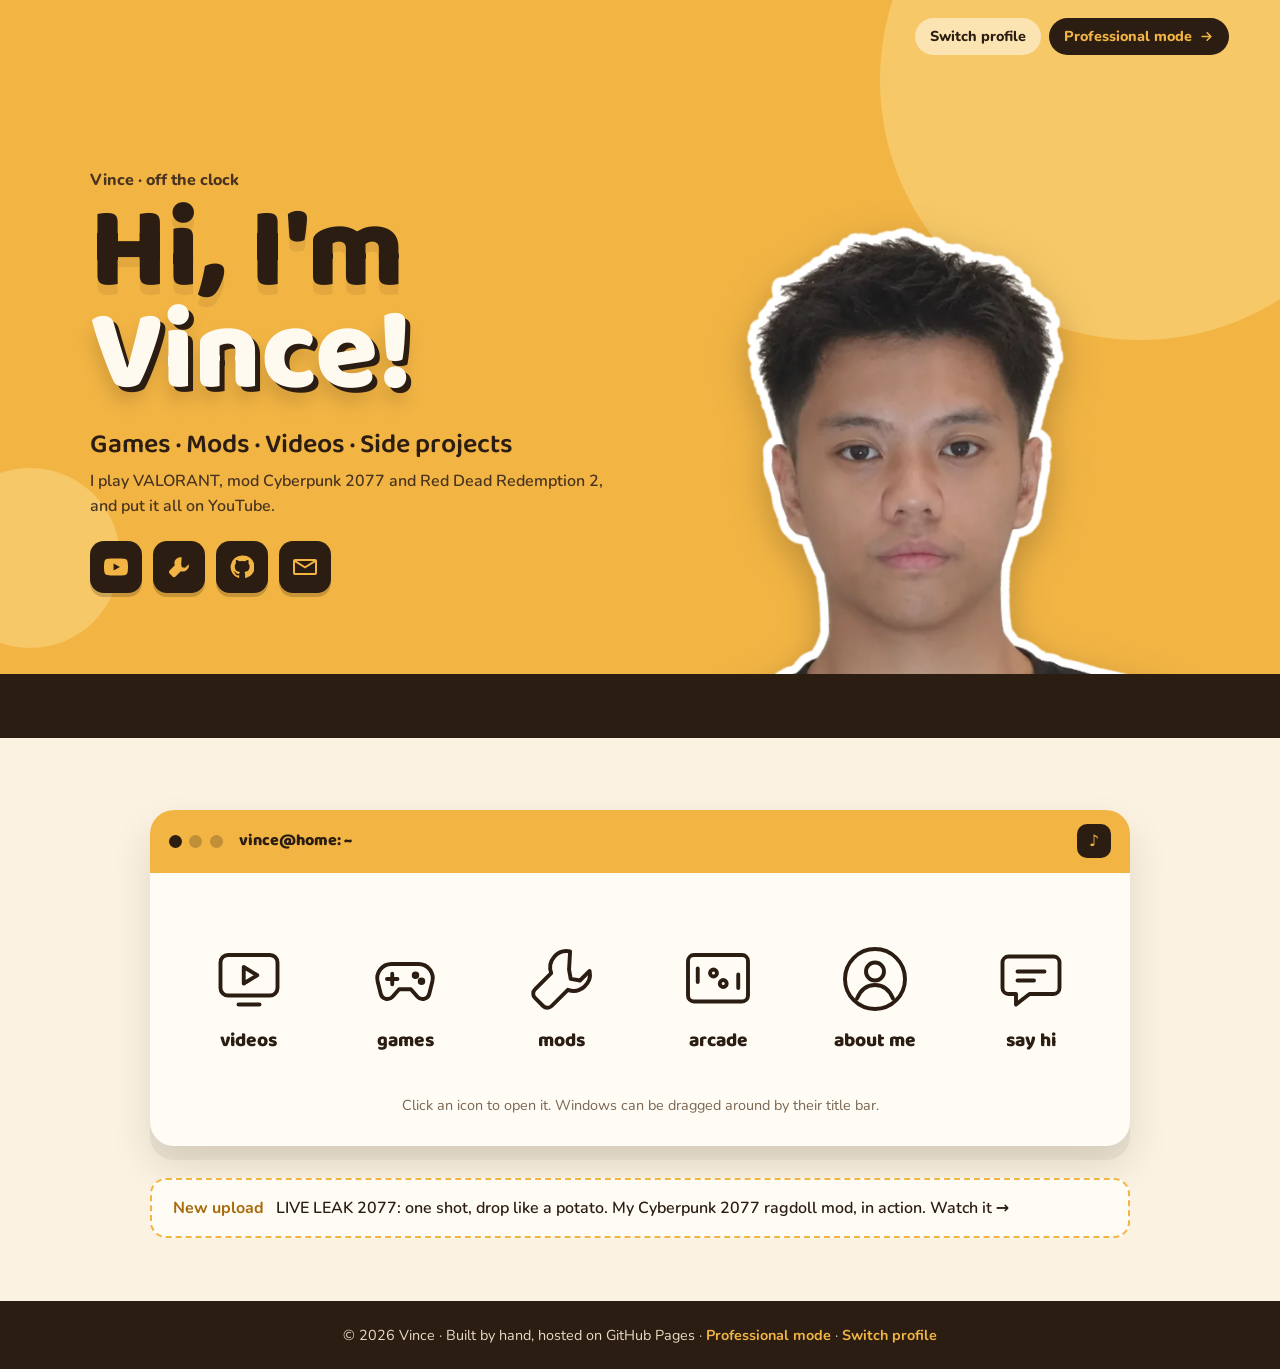
==== casual/index.html @ d646be66 "Login screen with two profiles: Professional and Casual Visitors pick a profile on a lock-screen sty" ====
<!DOCTYPE html>
<html lang="en">
<head>
<meta charset="utf-8">
<meta name="viewport" content="width=device-width, initial-scale=1">
<!-- smooth fade between pages (Chrome/Edge). Inline so it is set before the first paint; in a slow stylesheet it can miss the switch -->
<style>@view-transition{navigation:auto}</style>
<title>Vince · games, mods and videos</title>
<meta name="description" content="The casual side of John Vincent Pangilinan: VALORANT clips, Cyberpunk 2077 and Red Dead Redemption 2 mods, YouTube videos and side projects you can play with.">
<link rel="canonical" href="https://jvpangilinan.github.io/casual/">
<meta property="og:title" content="Vince · games, mods and videos">
<meta property="og:description" content="VALORANT clips, Cyberpunk 2077 and Red Dead Redemption 2 mods, and a browser game that doubles until your device gives up.">
<meta property="og:type" content="website">
<meta property="og:url" content="https://jvpangilinan.github.io/casual/">
<meta property="og:image" content="https://jvpangilinan.github.io/img/card-gold.jpg">
<meta property="og:image:width" content="1200">
<meta property="og:image:height" content="627">
<meta name="twitter:card" content="summary_large_image">
<meta name="theme-color" content="#f2b544">
<link rel="icon" href="data:image/svg+xml,%3Csvg xmlns='http://www.w3.org/2000/svg' viewBox='0 0 64 64'%3E%3Crect width='64' height='64' rx='14' fill='%23141210'/%3E%3Ctext x='32' y='43' font-family='Arial' font-weight='700' font-size='28' text-anchor='middle' fill='%23e0b04a'%3EJV%3C/text%3E%3C/svg%3E">
<link rel="preconnect" href="https://fonts.googleapis.com">
<link rel="preconnect" href="https://fonts.gstatic.com" crossorigin>
<link href="https://fonts.googleapis.com/css2?family=Baloo+2:wght@600;800&family=Nunito:wght@400;600;700;800&display=swap" rel="stylesheet">
<link rel="stylesheet" href="casual.css?v=1">
</head>
<body>

<!-- ============ HERO ============ -->
<header class="hero">
  <nav class="topbar" aria-label="Site mode">
    <a class="pill" href="../">Switch profile</a>
    <a class="pill solid" href="../pro/">Professional mode <svg viewBox="0 0 24 24" aria-hidden="true"><path d="M5 12h14M13 6l6 6-6 6"/></svg></a>
  </nav>
  <div class="hero-text">
    <p class="eyebrow">Vince · off the clock</p>
    <h1>Hi, I'm<br><span>Vince!</span></h1>
    <p class="roles">Games · Mods · Videos · Side projects</p>
    <p class="sub">I play VALORANT, mod Cyberpunk 2077 and Red Dead Redemption 2, and put it all on YouTube.</p>
    <div class="socials">
      <a href="https://www.youtube.com/@Vincent6950xt" target="_blank" rel="noopener" aria-label="YouTube: Vince Mods">
        <svg viewBox="0 0 24 24"><path d="M23.5 6.2a3 3 0 0 0-2.1-2.1C19.5 3.6 12 3.6 12 3.6s-7.5 0-9.4.5A3 3 0 0 0 .5 6.2 31 31 0 0 0 0 12a31 31 0 0 0 .5 5.8 3 3 0 0 0 2.1 2.1c1.9.5 9.4.5 9.4.5s7.5 0 9.4-.5a3 3 0 0 0 2.1-2.1A31 31 0 0 0 24 12a31 31 0 0 0-.5-5.8zM9.6 15.6V8.4l6.3 3.6-6.3 3.6z"/></svg>
      </a>
      <a href="https://www.nexusmods.com/profile/Vincent6950xt/mods" target="_blank" rel="noopener" aria-label="My mods on Nexus Mods">
        <svg viewBox="0 0 24 24"><path d="M14.7 2.3a6 6 0 0 0-6.9 7.9L2.6 15.4a2.2 2.2 0 0 0 0 3.1l2.9 2.9a2.2 2.2 0 0 0 3.1 0l5.2-5.2a6 6 0 0 0 7.9-6.9l-3.5 3.5-3.4-.6-.6-3.4z"/></svg>
      </a>
      <a href="https://github.com/jvpangilinan" target="_blank" rel="noopener" aria-label="GitHub">
        <svg viewBox="0 0 24 24"><path d="M12 .5A11.5 11.5 0 0 0 8.4 22.9c.6.1.8-.2.8-.6v-2c-3.2.7-3.9-1.5-3.9-1.5-.5-1.3-1.3-1.7-1.3-1.7-1-.7.1-.7.1-.7 1.2.1 1.8 1.2 1.8 1.2 1 1.8 2.8 1.3 3.5 1 .1-.8.4-1.3.7-1.6-2.6-.3-5.3-1.3-5.3-5.7 0-1.3.5-2.3 1.2-3.1-.1-.3-.5-1.5.1-3.1 0 0 1-.3 3.2 1.2a11 11 0 0 1 5.8 0c2.2-1.5 3.2-1.2 3.2-1.2.6 1.6.2 2.8.1 3.1.8.8 1.2 1.9 1.2 3.1 0 4.4-2.7 5.4-5.3 5.7.4.4.8 1.1.8 2.2v3.3c0 .3.2.7.8.6A11.5 11.5 0 0 0 12 .5z"/></svg>
      </a>
      <a href="mailto:pangilinanjohnvincent16@gmail.com" aria-label="Email">
        <svg viewBox="0 0 24 24"><path d="M2 4h20a2 2 0 0 1 2 2v12a2 2 0 0 1-2 2H2a2 2 0 0 1-2-2V6a2 2 0 0 1 2-2zm0 3.2V18h20V7.2l-10 6.3L2 7.2zM3.6 6l8.4 5.3L20.4 6H3.6z"/></svg>
      </a>
    </div>
  </div>
  <figure class="sticker" title="psst… double-click me">
    <img src="../img/sticker.webp" alt="Portrait of Vince" width="888" height="900">
    <span class="bubble" aria-hidden="true">me after finals week</span>
  </figure>
  <div class="band"></div>
</header>

<!-- ============ DESKTOP ============ -->
<main class="desk">
  <section class="desk-window" aria-label="Menu">
    <div class="titlebar">
      <span class="dots"><i></i><i></i><i></i></span>
      <span class="title">vince@home: ~</span>
      <button class="sound" id="sound-btn" aria-pressed="true" title="Click sounds on/off">♪</button>
    </div>
    <div class="icons">
      <button class="icon" data-open="videos">
        <svg viewBox="0 0 48 48"><rect x="5" y="8" width="38" height="27" rx="5"/><path d="M20.5 16v11l9-5.5z"/><path d="M17 41h14"/></svg>
        <span>videos</span>
      </button>
      <button class="icon" data-open="games">
        <svg viewBox="0 0 48 48"><path d="M15 14h18a9.5 9.5 0 0 1 9.2 11.9l-2 7.9a4.6 4.6 0 0 1-7.9 2l-4.4-5H20.1l-4.4 5a4.6 4.6 0 0 1-7.9-2l-2-7.9A9.5 9.5 0 0 1 15 14z"/><path d="M15.5 20.5v7M12 24h7"/><circle cx="31" cy="21.5" r="1.2"/><circle cx="35" cy="25.5" r="1.2"/></svg>
        <span>games</span>
      </button>
      <button class="icon" data-open="mods">
        <svg viewBox="0 0 48 48"><path d="M29.4 5.6a11 11 0 0 0-12.6 14.5L6 30.9a4 4 0 0 0 0 5.7l5.4 5.4a4 4 0 0 0 5.7 0l10.8-10.8a11 11 0 0 0 14.5-12.6l-6.4 6.4-6.2-1.1-1.1-6.2z"/></svg>
        <span>mods</span>
      </button>
      <button class="icon" data-open="arcade">
        <svg viewBox="0 0 48 48"><rect x="4" y="8" width="40" height="31" rx="4"/><path d="M10.5 17v9M37.5 21v9"/><circle cx="21" cy="20" r="2.3"/><circle cx="27.5" cy="27" r="2.3"/></svg>
        <span>arcade</span>
      </button>
      <button class="icon" data-open="about">
        <svg viewBox="0 0 48 48"><circle cx="24" cy="24" r="20"/><circle cx="24" cy="19" r="6"/><path d="M12 37c2.5-6 7-9 12-9s9.5 3 12 9"/></svg>
        <span>about me</span>
      </button>
      <button class="icon" data-open="contact">
        <svg viewBox="0 0 48 48"><path d="M9 9h30a4 4 0 0 1 4 4v17a4 4 0 0 1-4 4H23l-9 7v-7H9a4 4 0 0 1-4-4V13a4 4 0 0 1 4-4z"/><path d="M15 19h18M15 25h11"/></svg>
        <span>say hi</span>
      </button>
    </div>
    <p class="hint">Click an icon to open it. Windows can be dragged around by their title bar.</p>
  </section>

  <a class="ribbon" href="#videos" data-open="videos">
    <b>New upload</b> LIVE LEAK 2077: one shot, drop like a potato. My Cyberpunk 2077 ragdoll mod, in action. Watch it →
  </a>
</main>

<footer class="foot">© 2026 Vince · Built by hand, hosted on GitHub Pages · <a href="../pro/">Professional mode</a> · <a href="../">Switch profile</a></footer>

<!-- ============ WINDOWS ============ -->

<div class="win wide" id="videos" role="dialog" aria-labelledby="videos-t" hidden>
  <div class="win-bar"><span id="videos-t">videos</span><button class="x" aria-label="Close">[x]</button></div>
  <div class="win-body">
    <div class="sec-head">
      <h2 class="sec">Latest uploads</h2>
      <a class="btn" href="https://www.youtube.com/@Vincent6950xt?sub_confirmation=1" target="_blank" rel="noopener">&#9654; Subscribe to Vince Mods</a>
    </div>
    <div class="vids">
      <figure class="vid">
        <button class="yt" data-id="0_VkU4X4Qb4" aria-label="Play LIVE LEAK 2077 showcase"><img src="https://i.ytimg.com/vi/0_VkU4X4Qb4/hqdefault.jpg" alt="" loading="lazy"><span class="len">2:18</span></button>
        <figcaption><b>LIVE LEAK 2077: one shot, drop like a potato</b><span>Cyberpunk 2077 · ragdoll and dismemberment mod</span></figcaption>
      </figure>
      <figure class="vid">
        <button class="yt" data-id="Eg_NkB-aGEk" aria-label="Play T.O.E.M. showcase"><img src="https://i.ytimg.com/vi/Eg_NkB-aGEk/hqdefault.jpg" alt="" loading="lazy"><span class="len">6:07</span></button>
        <figcaption><b>T.O.E.M.: The Only Euphoria Mod You Need</b><span>Red Dead Redemption 2 · ragdoll, suffering and location damage</span></figcaption>
      </figure>
      <figure class="vid">
        <button class="yt" data-id="eBm3M3HvaFw" aria-label="Play Vincent Euphoria LLRO Remix showcase"><img src="https://i.ytimg.com/vi/eBm3M3HvaFw/hqdefault.jpg" alt="" loading="lazy"><span class="len">3:01</span></button>
        <figcaption><b>Vincent Euphoria: LLRO Remix</b><span>Red Dead Redemption 2 · ragdoll and death reactions</span></figcaption>
      </figure>
      <figure class="vid">
        <button class="yt" data-id="IHKpD6gh-nA" aria-label="Play Vincent Euphoria Antagonist showcase"><img src="https://i.ytimg.com/vi/IHKpD6gh-nA/hqdefault.jpg" alt="" loading="lazy"><span class="len">14:56</span></button>
        <figcaption><b>Vincent Euphoria Antagonist × LLRO Remix</b><span>Red Dead Redemption 2 · suffering, bleed-out and location damage</span></figcaption>
      </figure>
    </div>
    <hr>
    <h2 class="sec">VALORANT clips</h2>
    <p class="intro">An ace, a ranked win, and a video titled “i just need to get better at valorant”. Honest, at least.</p>
    <div class="vids four">
      <figure class="vid">
        <button class="yt" data-id="Fh81EufTUVg" aria-label="Play Highlight reel"><img src="https://i.ytimg.com/vi/Fh81EufTUVg/hqdefault.jpg" alt="" loading="lazy"><span class="len">2:08</span></button>
        <figcaption><b>Highlight reel</b></figcaption>
      </figure>
      <figure class="vid">
        <button class="yt" data-id="jBgdwimul9I" aria-label="Play AIMER SPECIAL"><img src="https://i.ytimg.com/vi/jBgdwimul9I/hqdefault.jpg" alt="" loading="lazy"><span class="len">1:35</span></button>
        <figcaption><b>AIMER SPECIAL</b></figcaption>
      </figure>
      <figure class="vid">
        <button class="yt" data-id="0OsbcHYKP6A" aria-label="Play ace val"><img src="https://i.ytimg.com/vi/0OsbcHYKP6A/hqdefault.jpg" alt="" loading="lazy"><span class="len">3:03</span></button>
        <figcaption><b>ace val</b></figcaption>
      </figure>
      <figure class="vid">
        <button class="yt" data-id="egipFAIoduQ" aria-label="Play i just need to get better at valorant"><img src="https://i.ytimg.com/vi/egipFAIoduQ/hqdefault.jpg" alt="" loading="lazy"><span class="len">2:37</span></button>
        <figcaption><b>i just need to get better at valorant</b></figcaption>
      </figure>
    </div>
    <hr>
    <div class="most">
      <figure class="vid">
        <button class="yt" data-id="lBYJZ4gNlfo" aria-label="Play VALORANT Benchmark on an RX 6950 XT"><img src="https://i.ytimg.com/vi/lBYJZ4gNlfo/hqdefault.jpg" alt="" loading="lazy"></button>
      </figure>
      <div>
        <p class="badge">Most watched</p>
        <h3>VALORANT Benchmark [RX 6950 XT + i7-12700F]</h3>
        <p>My most-watched video isn't a mod. It's a benchmark, with 6,000+ views. People really want to know their frame rates.</p>
        <a class="btn alt" href="https://www.youtube.com/@Vincent6950xt/videos" target="_blank" rel="noopener">All videos on YouTube</a>
      </div>
    </div>
  </div>
</div>

<div class="win" id="games" role="dialog" aria-labelledby="games-t" hidden>
  <div class="win-bar"><span id="games-t">games</span><button class="x" aria-label="Close">[x]</button></div>
  <div class="win-body">
    <h2 class="sec">What I play</h2>
    <div class="games">
      <article class="game val">
        <span class="genre">Tactical shooter</span>
        <h3>VALORANT</h3>
        <p>The game I've clipped the most: an ace, a ranked win, an “AIMER SPECIAL”, and a 40/6/0 deathmatch on Japan servers. Still working on my crosshair placement. There's a video about that too.</p>
        <button class="link" data-open="videos">Watch the clips →</button>
      </article>
      <article class="game cp">
        <span class="genre">Open-world RPG</span>
        <h3>Cyberpunk 2077</h3>
        <p>Night City, except I keep opening the mod folder. Three mods so far, including an intro skip with 3.9k downloads and a live Los Angeles radio station.</p>
        <button class="link" data-open="mods">See the mods →</button>
      </article>
      <article class="game rd">
        <span class="genre">Open-world western</span>
        <h3>Red Dead Redemption 2</h3>
        <p>Where most of my mods live: Euphoria ragdoll remixes that make every shot land heavier, from instant headshot drops to enemies that bleed out slowly.</p>
        <button class="link" data-open="mods">See the mods →</button>
      </article>
    </div>
    <div class="rig">
      <svg viewBox="0 0 48 48" aria-hidden="true"><rect x="4" y="12" width="40" height="22" rx="3"/><circle cx="16" cy="23" r="6"/><circle cx="32" cy="23" r="6"/><path d="M8 34v5M40 34v5"/></svg>
      <p><b>My setup:</b> an AMD Radeon RX 6950 XT with an Intel Core i7-12700F. Yes, the “6950xt” in my handle is the graphics card.</p>
    </div>
  </div>
</div>

<div class="win wide" id="mods" role="dialog" aria-labelledby="mods-t" hidden>
  <div class="win-bar"><span id="mods-t">mods</span><button class="x" aria-label="Close">[x]</button></div>
  <div class="win-body">
    <h2 class="sec">Game mods</h2>
    <p class="intro">I'm a verified mod creator on Nexus Mods: <b>7 mods</b> for Cyberpunk 2077 and Red Dead Redemption 2, with <b>5,800+ downloads</b>.</p>
    <p class="mod-links"><a class="btn" href="https://www.nexusmods.com/profile/Vincent6950xt/mods" target="_blank" rel="noopener">All my mods on Nexus</a> <button class="btn alt" data-open="videos">&#9654; Watch the showcases</button></p>
    <div class="mods">
      <article class="mod cp"><span class="game-tag">Cyberpunk 2077</span><b>Simple Startup Intro Skip</b><p>Skips the startup intros so you get to the menu faster.</p><span class="stats">3.9k downloads · 82 endorsements</span><a href="https://www.nexusmods.com/profile/Vincent6950xt/mods" target="_blank" rel="noopener">Get it on Nexus →</a></article>
      <article class="mod cp"><span class="game-tag">Cyberpunk 2077 · Audio</span><b>Live Radio Station: Los Angeles</b><p>Adds a Los Angeles radio station to the game.</p><span class="stats">671 downloads · 13 endorsements</span><a href="https://www.nexusmods.com/profile/Vincent6950xt/mods" target="_blank" rel="noopener">Get it on Nexus →</a></article>
      <article class="mod rd"><span class="game-tag">Red Dead Redemption 2</span><b>D.O.A.: Dead On Arrival</b><span class="stats">503 downloads · 30 comments</span><a href="https://www.nexusmods.com/profile/Vincent6950xt/mods" target="_blank" rel="noopener">Get it on Nexus →</a></article>
      <article class="mod cp"><span class="game-tag">Cyberpunk 2077</span><b>Live Leak 2077 × Ragdoll Overhaul</b><p>One to the head and they're gone. Two to the body and they drop. No bullet sponges.</p><span class="stats">306 downloads · 19 comments</span><a href="https://www.nexusmods.com/cyberpunk2077/mods/38251" target="_blank" rel="noopener">Get it on Nexus →</a></article>
      <article class="mod rd"><span class="game-tag">Red Dead Redemption 2</span><b>T.O.E.M.: The Only Euphoria Mod</b><p>Body-shot enemies reach for their wounds and bleed out slowly. Headshots drop them instantly.</p><span class="stats">259 downloads · 14 comments</span><a href="https://www.nexusmods.com/reddeadredemption2/mods/11514" target="_blank" rel="noopener">Get it on Nexus →</a></article>
      <article class="mod rd"><span class="game-tag">Red Dead Redemption 2</span><b>Vincent Euphoria: LLRO × WERO Remix</b><p>NPCs fight through body shots on adrenaline and drop limp the moment they're killed.</p><span class="stats">172 downloads · 8 comments</span><a href="https://www.nexusmods.com/profile/Vincent6950xt/mods" target="_blank" rel="noopener">Get it on Nexus →</a></article>
      <article class="mod rd"><span class="game-tag">Red Dead Redemption 2</span><b>Vincent Euphoria: Antagonist × LLRO</b><p>Suffering, bleed-out and location damage: limb shots won't kill in two hits.</p><span class="stats">84 downloads · 2 comments</span><a href="https://www.nexusmods.com/reddeadredemption2/mods/11512" target="_blank" rel="noopener">Get it on Nexus →</a></article>
    </div>
  </div>
</div>

<div class="win wide" id="arcade" role="dialog" aria-labelledby="arcade-t" hidden>
  <div class="win-bar"><span id="arcade-t">arcade: doubling-pong.exe</span><button class="x" aria-label="Close">[x]</button></div>
  <div class="win-body">
    <div class="arcade-head">
      <div>
        <h2 class="sec">Doubling Pong</h2>
        <p class="intro">A GPU stress test I made in Python and OpenGL, disguised as a paddle game: every ball that reaches a paddle comes back as two. This is the browser version. How many balls can your device handle?</p>
      </div>
      <dl class="score">
        <div><dt>Balls</dt><dd id="pong-balls">1</dd></div>
        <div><dt>Bounces</dt><dd id="pong-hits">0</dd></div>
        <div><dt>FPS</dt><dd id="pong-fps">–</dd></div>
      </dl>
    </div>
    <div class="screen">
      <canvas id="pong" width="960" height="540" tabindex="0" aria-label="Doubling Pong: balls bouncing between two paddles. Click or press Space to start or pause, R to restart."></canvas>
    </div>
    <div class="arcade-bar">
      <button class="btn" id="pong-start" type="button">&#9654; Start</button>
      <button class="btn alt" id="pong-reset" type="button">Restart</button>
      <p id="pong-status" aria-live="polite">One ball. Every paddle hit doubles it. Press Start.</p>
    </div>
    <p class="fine">It keeps doubling until your frame rate drops below 40, then the balls keep flying but stop multiplying. <span id="pong-best"></span> The desktop version does it on the GPU and reads Windows' GPU counters to know when your graphics card has had enough.</p>
  </div>
</div>

<div class="win" id="about" role="dialog" aria-labelledby="about-t" hidden>
  <div class="win-bar"><span id="about-t">about-me.txt</span><button class="x" aria-label="Close">[x]</button></div>
  <div class="win-body">
    <div class="about-top">
      <img src="../img/avatar-casual.webp" alt="" class="avatar" width="320" height="320">
      <div>
        <h2>Hey, I'm Vince.</h2>
        <p>A third-year IT student from Bacoor, Cavite. When I'm not doing school stuff, I'm playing VALORANT, modding Cyberpunk 2077 and Red Dead Redemption 2, cutting videos for my channel, or building something nobody asked for, like my own media player or a game whose only job is to make graphics cards sweat.</p>
      </div>
    </div>
    <h3>Fun facts</h3>
    <ul class="facts">
      <li>The “6950xt” in my handle is my graphics card.</li>
      <li>My most-watched video isn't a mod. It's a VALORANT benchmark.</li>
      <li>I once went 40/6/0 in deathmatch on Japan servers. There's a video. Of course there's a video.</li>
      <li>Before IT, I studied technical drafting at Don Bosco Makati, so I plan things on paper before I build them.</li>
      <li>My phone is the remote for my movie library, because I built the app (it's called ULTRON).</li>
      <li>Double-click my photo at the top. Trust me.</li>
    </ul>
    <h3>Stuff I made for fun</h3>
    <div class="made">
      <button class="made-card" data-open="arcade"><b>Doubling Pong</b><span>The GPU stress test, playable in the arcade window.</span></button>
      <a class="made-card" href="https://github.com/jvpangilinan/Local-Media-Player" target="_blank" rel="noopener"><b>ULTRON</b><span>My own streaming app for the movies on my PC, with a phone remote.</span></a>
    </div>
    <p class="switch-note">Looking for the serious version? <a href="../pro/">Professional mode →</a></p>
  </div>
</div>

<div class="win" id="contact" role="dialog" aria-labelledby="contact-t" hidden>
  <div class="win-bar"><span id="contact-t">say-hi.txt</span><button class="x" aria-label="Close">[x]</button></div>
  <div class="win-body">
    <h2>Say hi!</h2>
    <p>Comment on a video, endorse a mod, or just send an email. For work stuff, the <a href="../pro/#contact">professional side</a> has everything.</p>
    <ul class="contact-list">
      <li><span>YouTube</span><a href="https://www.youtube.com/@Vincent6950xt" target="_blank" rel="noopener">Vince Mods · @Vincent6950xt</a></li>
      <li><span>Nexus</span><a href="https://www.nexusmods.com/profile/Vincent6950xt/mods" target="_blank" rel="noopener">Vincent6950xt</a></li>
      <li><span>GitHub</span><a href="https://github.com/jvpangilinan" target="_blank" rel="noopener">github.com/jvpangilinan</a></li>
      <li><span>Email</span><a href="mailto:pangilinanjohnvincent16@gmail.com">pangilinanjohnvincent16@gmail.com</a></li>
    </ul>
  </div>
</div>

<script src="casual.js?v=1"></script>
<script src="pong.js?v=1"></script>
</body>
</html>
---- casual/casual.css ----
/* Casual side: the bright gold desktop. Hero, a menu window with icons, and draggable windows. */
:root{
  --sun:#f2b544; --sun-2:#f7c867; --brown:#2b1d12; --brown-2:#4a3420;
  --cream:#fbf2e1; --card:#fffcf6; --line:#ead9bb; --ink:#2b1d12; --muted:#7a6650; --amber:#a86a0c;
}
*{margin:0;padding:0;box-sizing:border-box}
html{scroll-behavior:smooth}
body{background:var(--cream);color:var(--ink);font-family:Nunito,system-ui,sans-serif;line-height:1.55;overflow-x:hidden}
a{color:var(--amber)}
button{font:inherit;color:inherit;background:none;border:0;cursor:pointer}
h1,h2,h3{font-family:"Baloo 2",Nunito,sans-serif}
:focus-visible{outline:3px solid var(--brown);outline-offset:3px;border-radius:8px}

/* ---------- hero ---------- */
.hero{position:relative;display:flex;align-items:flex-end;justify-content:space-between;gap:2rem;
  min-height:min(82vh,780px);padding:7vh max(7vw,calc((100vw - 1300px) / 2)) 0;background:var(--sun);overflow:hidden}
.hero::before,.hero::after{content:"";position:absolute;border-radius:50%;background:var(--sun-2)}
.hero::before{width:520px;height:520px;right:-120px;top:-180px}
.hero::after{width:180px;height:180px;left:-60px;bottom:90px}
.topbar{position:absolute;z-index:4;top:18px;right:max(4vw,calc((100vw - 1300px) / 2));display:flex;gap:.5rem}
.pill{display:inline-flex;align-items:center;gap:.4rem;padding:.45rem .95rem;border-radius:999px;font-weight:800;font-size:.9rem;text-decoration:none;
  color:var(--brown);background:rgba(255,250,240,.55);transition:transform .15s,background .15s}
.pill:hover{transform:translateY(-2px);background:rgba(255,250,240,.85)}
.pill.solid{background:var(--brown);color:var(--sun)}
.pill svg{width:15px;height:15px;fill:none;stroke:currentColor;stroke-width:2.6;stroke-linecap:round;stroke-linejoin:round}
.hero-text{position:relative;z-index:2;padding-bottom:calc(64px + 9vh);max-width:720px}
.eyebrow{font-weight:800;font-size:1rem;color:var(--brown-2);margin-bottom:.6rem}
.hero h1{font-weight:800;font-size:clamp(60px,9vw,150px);line-height:.88;color:var(--brown);margin-bottom:1.2rem;
  text-shadow:0 10px 0 rgba(43,29,18,.08)}
.hero h1 span{color:#fffaf0;text-shadow:5px 5px 0 var(--brown),0 14px 18px rgba(43,29,18,.18)}
.roles{font-family:"Baloo 2",sans-serif;font-weight:600;font-size:clamp(20px,2.1vw,30px);color:var(--brown);margin-bottom:.2rem}
.sub{color:var(--brown-2);font-weight:600;margin-bottom:1.4rem;max-width:560px}
.socials{display:flex;gap:.7rem}
.socials a{width:52px;height:52px;border-radius:14px;background:var(--brown);display:grid;place-items:center;transition:.2s;box-shadow:0 4px 0 rgba(0,0,0,.18)}
.socials a:hover{transform:translateY(-3px)}
.socials svg{width:24px;height:24px;fill:var(--sun)}
.sticker{position:relative;z-index:2;align-self:flex-end;margin:0 0 18px;cursor:pointer;transition:transform .25s}
.sticker img{display:block;height:clamp(300px,60vh,560px);width:auto;transform:rotate(-3deg);transform-origin:bottom center;
  filter:drop-shadow(0 12px 18px rgba(43,29,18,.28))}
.sticker:hover{transform:translateY(-6px)}
.bubble{position:absolute;left:-30px;top:12%;background:var(--card);color:var(--brown);font-family:"Baloo 2",sans-serif;font-weight:800;
  padding:.5rem 1rem;border-radius:16px;box-shadow:0 6px 0 rgba(43,29,18,.15);opacity:0;transform:scale(.6);transition:.2s;pointer-events:none;white-space:nowrap}
.bubble::after{content:"";position:absolute;right:-10px;bottom:10px;border:10px solid transparent;border-left-color:var(--card)}
.band{position:absolute;left:0;right:0;bottom:0;height:64px;background:var(--brown);z-index:3}

/* ---------- desktop ---------- */
.desk{padding:8vh 6vw 7vh;display:flex;flex-direction:column;align-items:center;gap:2rem}
.desk-window{width:min(980px,100%);background:var(--card);border-radius:24px;overflow:hidden;box-shadow:0 14px 0 rgba(43,29,18,.06),0 20px 40px rgba(43,29,18,.12)}
.titlebar{display:flex;align-items:center;gap:1rem;padding:.9rem 1.2rem;background:var(--sun)}
.dots{display:flex;gap:.45rem}.dots i{width:13px;height:13px;border-radius:50%;background:rgba(43,29,18,.25)}.dots i:first-child{background:var(--brown)}
.title{font-family:"Baloo 2",sans-serif;font-weight:800;color:var(--brown);flex:1}
.sound{width:34px;height:34px;border-radius:10px;background:var(--brown);color:var(--sun);font-weight:800}
.sound[aria-pressed="false"]{opacity:.45;text-decoration:line-through}
.icons{display:grid;grid-template-columns:repeat(6,1fr);gap:.6rem;padding:3.2rem 1.6rem 1.2rem}
.icon{display:flex;flex-direction:column;align-items:center;gap:.7rem;padding:1.2rem .3rem;border-radius:18px;transition:.2s}
.icon svg{width:72px;height:72px;fill:none;stroke:var(--brown);stroke-width:2.6;stroke-linecap:round;stroke-linejoin:round;transition:.2s}
.icon span{font-family:"Baloo 2",sans-serif;font-weight:800;font-size:1.2rem;color:var(--brown);white-space:nowrap}
.icon:hover,.icon:focus-visible{background:var(--cream);outline:none}
.icon:hover svg{transform:translateY(-6px) rotate(-4deg);stroke:var(--amber)}
.hint{text-align:center;color:var(--muted);font-size:.9rem;padding:0 1rem 1.8rem}
.ribbon{display:block;width:min(980px,100%);text-decoration:none;color:var(--ink);background:var(--card);border:2px dashed var(--sun);border-radius:16px;padding:1rem 1.3rem;font-weight:600}
.ribbon b{color:var(--amber);margin-right:.5rem}
.ribbon:hover{background:#fff6e2}
.foot{text-align:center;color:#e9dcc4;background:var(--brown);font-size:.9rem;padding:1.4rem 1rem}
.foot a{color:var(--sun);font-weight:700;text-decoration:none}
.foot a:hover{text-decoration:underline}

/* ---------- windows ---------- */
.win{position:fixed;left:50%;top:50%;width:min(720px,94vw);max-height:86vh;display:flex;flex-direction:column;
  background:var(--card);border-radius:20px;box-shadow:0 30px 80px rgba(43,29,18,.35);transform:translate(-50%,-50%);z-index:100;overflow:hidden}
.win.wide{width:min(1060px,96vw)}
.win[hidden]{display:none}
.win.pop{animation:pop .18s ease-out}
@keyframes pop{from{opacity:0;transform:translate(-50%,-48%) scale(.96)}}
.win-bar{display:flex;align-items:center;justify-content:space-between;padding:.75rem 1rem .75rem 1.3rem;background:var(--sun);color:var(--brown);
  font-family:"Baloo 2",sans-serif;font-weight:800;font-size:1.05rem;cursor:grab;user-select:none;touch-action:none}
.win-bar:active{cursor:grabbing}
.x{font-family:"Baloo 2",sans-serif;font-weight:800;color:var(--brown);padding:.05rem .45rem;border-radius:8px}
.x:hover{background:rgba(43,29,18,.12)}
.win-body{overflow:auto;padding:1.6rem 1.8rem 1.9rem}
.win-body h2{font-size:1.8rem;line-height:1.1;margin-bottom:.5rem}
.win-body h3{color:var(--amber);font-size:1.1rem;margin:1.4rem 0 .5rem}
.win-body p{margin-bottom:.7rem}
.win-body .sec{font-size:2rem;font-weight:800;color:var(--brown);margin:.2rem 0 .8rem;line-height:1}
.win-body hr{border:0;border-top:2px dashed var(--line);margin:1.8rem 0}
.intro{color:var(--brown-2)}
.btn{display:inline-flex;align-items:center;gap:.4rem;text-decoration:none;font-weight:800;padding:.55rem 1rem;border-radius:12px;background:var(--brown);color:var(--sun);
  box-shadow:0 4px 0 rgba(43,29,18,.2);transition:transform .15s}
.btn:hover{transform:translateY(-2px)}
.btn.alt{background:transparent;color:var(--brown);border:2px solid var(--brown);box-shadow:none}
.badge{font-weight:800;font-size:.75rem!important;letter-spacing:.06em;text-transform:uppercase;color:var(--amber)!important;margin:0!important}
.link{font-weight:800;color:var(--amber);padding:0;margin-top:auto;align-self:flex-start}
.link:hover{text-decoration:underline}

/* videos: thumbnails that turn into the YouTube player when clicked */
.sec-head{display:flex;align-items:center;justify-content:space-between;gap:1rem;flex-wrap:wrap;margin-bottom:.4rem}
.sec-head .sec{margin-bottom:0}
.vids{display:grid;grid-template-columns:repeat(2,1fr);gap:1.1rem;margin-top:.6rem}
.vids.four{grid-template-columns:repeat(4,1fr);gap:.9rem}
.vid{display:flex;flex-direction:column;gap:.5rem}
.yt,.vid iframe{position:relative;display:block;width:100%;aspect-ratio:16/9;border-radius:14px;overflow:hidden;background:#000;border:0;box-shadow:0 8px 18px rgba(43,29,18,.18)}
.yt img{width:100%;height:100%;object-fit:cover;display:block;transition:transform .3s,filter .3s}
.yt::after{content:"";position:absolute;left:50%;top:50%;width:62px;height:44px;margin:-22px 0 0 -31px;border-radius:12px;background:var(--brown);opacity:.92;transition:.2s;
  box-shadow:0 6px 16px rgba(0,0,0,.3)}
.yt::before{content:"";position:absolute;z-index:1;left:50%;top:50%;margin:-9px 0 0 -6px;border:9px solid transparent;border-left:15px solid var(--sun);border-right:0}
.yt:hover img{transform:scale(1.04);filter:brightness(1.08)}
.yt:hover::after{background:#ff0033;opacity:1}
.yt:hover::before{border-left-color:#fff}
.len{position:absolute;right:8px;bottom:8px;z-index:1;background:rgba(0,0,0,.78);color:#fff;font-size:.75rem;font-weight:800;padding:.05rem .4rem;border-radius:6px}
.vid figcaption{display:flex;flex-direction:column;line-height:1.3}
.vid figcaption b{font-family:"Baloo 2",sans-serif;font-size:1.05rem;color:var(--brown)}
.vid figcaption span{font-size:.85rem;color:var(--muted)}
.vids.four figcaption b{font-size:.95rem}
.most{display:grid;grid-template-columns:minmax(220px,42%) 1fr;gap:1.4rem;align-items:center}
.most h3{color:var(--brown)!important;font-size:1.5rem!important;margin:.2rem 0 .5rem!important;line-height:1.15}

/* games */
.games{display:grid;gap:.9rem}
.game{display:flex;flex-direction:column;gap:.2rem;border-radius:16px;padding:1.1rem 1.2rem 1.15rem;color:#f4efe6;box-shadow:0 6px 0 rgba(0,0,0,.18)}
.game h3{color:inherit!important;font-size:1.6rem!important;margin:0!important;line-height:1.1}
.game p{font-size:.95rem;opacity:.92;margin-bottom:.5rem!important}
.genre{font-size:.72rem;font-weight:800;letter-spacing:.08em;text-transform:uppercase}
.game .link{margin-top:0}
.game.val{background:#0f1923}.game.val .genre,.game.val .link{color:#ff4655}
.game.cp{background:#14130f}.game.cp .genre,.game.cp .link{color:#f3e600}
.game.rd{background:#5c1410}.game.rd .genre,.game.rd .link{color:#f2c9a1}
.rig{display:flex;gap:1rem;align-items:center;margin-top:1.2rem;padding:1rem 1.1rem;border-radius:14px;background:var(--cream);border:2px dashed var(--line)}
.rig svg{width:46px;height:46px;flex:none;fill:none;stroke:var(--brown);stroke-width:2.6;stroke-linecap:round;stroke-linejoin:round}
.rig p{margin:0!important}

/* mods */
.mod-links{display:flex;gap:.7rem;flex-wrap:wrap;margin:.2rem 0 1.2rem!important}
.mods{display:grid;grid-template-columns:repeat(auto-fill,minmax(230px,1fr));gap:.9rem}
.mod{display:flex;flex-direction:column;gap:.25rem;color:#f4efe6;border-radius:16px;padding:1rem 1.1rem 1.1rem;min-height:150px;box-shadow:0 6px 0 rgba(0,0,0,.18);transition:transform .15s}
.mod:hover{transform:translateY(-3px) rotate(-.4deg)}
.mod b{font-family:"Baloo 2",sans-serif;font-size:1.2rem;line-height:1.15}
.mod p{font-size:.88rem;opacity:.86;margin:.15rem 0 .3rem!important;line-height:1.4}
.mod .game-tag{font-size:.72rem;font-weight:800;letter-spacing:.08em;text-transform:uppercase}
.mod .stats{font-size:.82rem;opacity:.8;margin-top:auto}
.mod a{font-weight:800;font-size:.88rem;text-decoration:none}
.mod a:hover{text-decoration:underline}
.mod.cp{background:#14130f}.mod.cp .game-tag,.mod.cp a{color:#f3e600}
.mod.rd{background:#5c1410}.mod.rd .game-tag,.mod.rd a{color:#f2c9a1}

/* arcade */
.arcade-head{display:flex;justify-content:space-between;align-items:flex-start;gap:1.2rem}
.arcade-head .intro{max-width:600px}
.score{display:flex;gap:.5rem;flex:none}
.score div{min-width:84px;text-align:center;background:var(--brown);color:var(--sun);border-radius:12px;padding:.45rem .6rem}
.score dt{font-size:.68rem;font-weight:800;letter-spacing:.08em;text-transform:uppercase;color:#e9dcc4}
.score dd{font-family:"Baloo 2",sans-serif;font-weight:800;font-size:1.35rem;line-height:1.1;font-variant-numeric:tabular-nums}
.screen{width:min(100%,(86vh - 330px) * 16 / 9);margin:.4rem auto 0;border-radius:16px;overflow:hidden;background:#0b0907;box-shadow:0 0 0 6px var(--brown),0 14px 30px rgba(43,29,18,.3)}
#pong{display:block;width:100%;height:auto;aspect-ratio:16/9}
.arcade-bar{display:flex;align-items:center;gap:.7rem;flex-wrap:wrap;margin-top:1.3rem}
.arcade-bar .btn{border:0}
.arcade-bar .btn.alt{border:2px solid var(--brown)}
.arcade-bar p{margin:0!important;font-weight:700;color:var(--brown-2)}
.fine{margin-top:.9rem;font-size:.85rem;color:var(--muted)}

/* about + contact */
.about-top{display:flex;gap:1.3rem;align-items:flex-start}
.avatar{width:110px;height:110px;object-fit:cover;border-radius:50%;background:var(--sun);border:4px solid var(--brown);flex-shrink:0}
.facts{padding-left:1.1rem;display:flex;flex-direction:column;gap:.35rem}
.made{display:grid;grid-template-columns:1fr 1fr;gap:.8rem}
.made-card{display:flex;flex-direction:column;text-align:left;gap:.15rem;padding:.9rem 1rem;border-radius:14px;background:var(--cream);border:2px solid var(--line);
  color:var(--ink);text-decoration:none;transition:border-color .15s,transform .15s}
.made-card:hover{border-color:var(--sun);transform:translateY(-2px)}
.made-card b{font-family:"Baloo 2",sans-serif;font-size:1.15rem;color:var(--brown)}
.made-card span{font-size:.9rem;color:var(--muted)}
.switch-note{margin-top:1.2rem;font-weight:700}
.contact-list{list-style:none;margin-top:1rem;display:flex;flex-direction:column;gap:.6rem}
.contact-list li{display:flex;gap:1rem;padding:.7rem .9rem;background:var(--cream);border-radius:12px;flex-wrap:wrap}
.contact-list span{width:80px;color:var(--amber);font-weight:800}

/* ---------- easter egg ---------- */
.sticker.irl img{animation:wobble .5s ease}
.sticker.irl .bubble{opacity:1;transform:scale(1)}
@keyframes wobble{0%{transform:rotate(-3deg)}25%{transform:rotate(5deg) scale(1.04)}50%{transform:rotate(-6deg)}75%{transform:rotate(1deg)}100%{transform:rotate(-3deg)}}

/* ---------- small screens ---------- */
@media (max-width:900px){
  .icons{grid-template-columns:repeat(3,1fr)}
  .vids.four{grid-template-columns:repeat(2,1fr)}
}
@media (max-width:820px){
  .hero{flex-direction:column;align-items:flex-start;min-height:auto;padding-top:calc(6vh + 40px)}
  .topbar{left:6vw;right:6vw;justify-content:flex-end}
  .hero-text{padding-bottom:1rem}
  .sticker{align-self:center;margin:0 0 14px}
  .sticker img{height:min(46vh,360px)}
  .bubble{left:0}
  .icons{padding-top:2rem}
  .win,.win.wide{left:0;top:0;width:100vw;max-height:100vh;max-height:100dvh;height:100vh;height:100dvh;border-radius:0;transform:none}
  .win.pop{animation:none}
  .win-bar{cursor:default}
  .about-top{flex-direction:column}
  .vids,.most,.made{grid-template-columns:1fr}
  .arcade-head{flex-direction:column}
  .screen{width:100%}
}
@media (max-width:520px){
  .icons{grid-template-columns:repeat(2,1fr)}
  .icon svg{width:60px;height:60px}
  .win-body{padding:1.3rem 1.2rem 1.6rem}
  .score{width:100%}.score div{flex:1;min-width:0}
}
@media (prefers-reduced-motion:reduce){html{scroll-behavior:auto}*{animation:none!important;transition:none!important}}
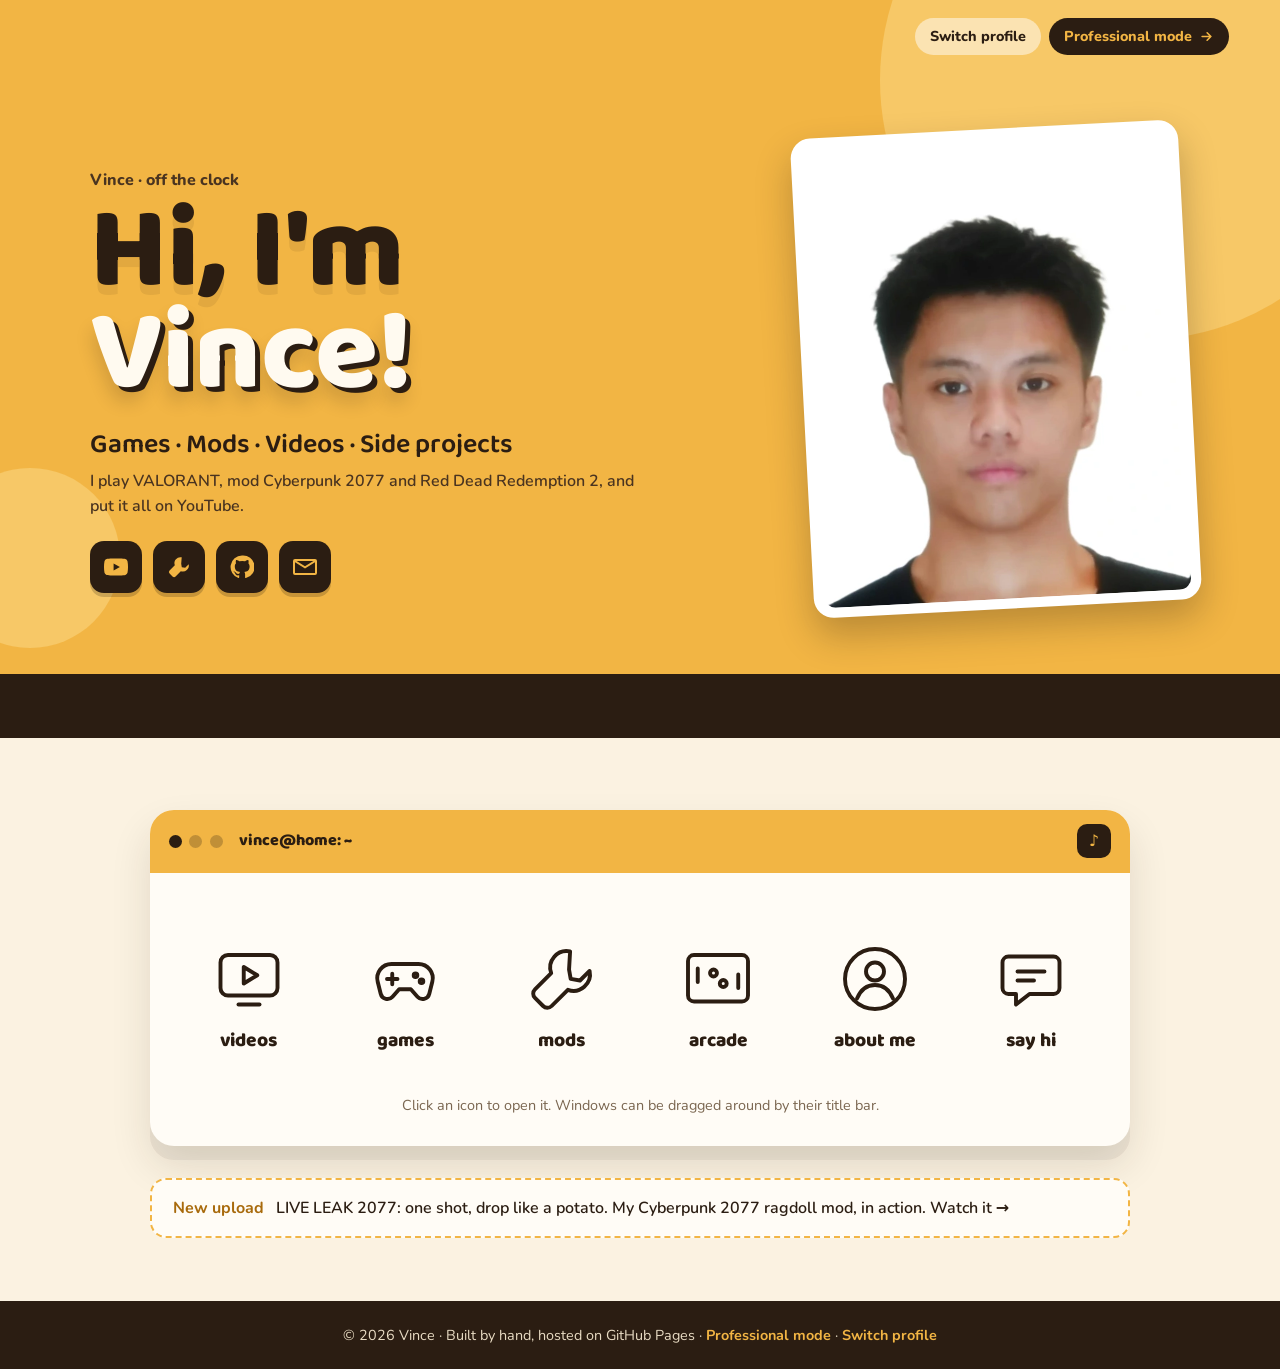
==== commit c490796e: "Use my own photo everywhere, only cropped The login avatars, both hero photos, the about-me avatar a" ====
--- a/casual/index.html
+++ b/casual/index.html
@@ -21,7 +21,7 @@
 <link rel="preconnect" href="https://fonts.googleapis.com">
 <link rel="preconnect" href="https://fonts.gstatic.com" crossorigin>
 <link href="https://fonts.googleapis.com/css2?family=Baloo+2:wght@600;800&family=Nunito:wght@400;600;700;800&display=swap" rel="stylesheet">
-<link rel="stylesheet" href="casual.css?v=1">
+<link rel="stylesheet" href="casual.css?v=2">
 </head>
 <body>
 
@@ -52,7 +52,7 @@
     </div>
   </div>
   <figure class="sticker" title="psst… double-click me">
-    <img src="../img/sticker.webp" alt="Portrait of Vince" width="888" height="900">
+    <span class="frame"><img src="../img/photo.webp" alt="Photo of Vince" width="511" height="639"></span>
     <span class="bubble" aria-hidden="true">me after finals week</span>
   </figure>
   <div class="band"></div>
@@ -244,7 +244,7 @@
   <div class="win-bar"><span id="about-t">about-me.txt</span><button class="x" aria-label="Close">[x]</button></div>
   <div class="win-body">
     <div class="about-top">
-      <img src="../img/avatar-casual.webp" alt="" class="avatar" width="320" height="320">
+      <img src="../img/avatar.webp" alt="" class="avatar" width="320" height="320">
       <div>
         <h2>Hey, I'm Vince.</h2>
         <p>A third-year IT student from Bacoor, Cavite. When I'm not doing school stuff, I'm playing VALORANT, modding Cyberpunk 2077 and Red Dead Redemption 2, cutting videos for my channel, or building something nobody asked for, like my own media player or a game whose only job is to make graphics cards sweat.</p>
--- a/casual/casual.css
+++ b/casual/casual.css
@@ -34,9 +34,11 @@
 .socials a{width:52px;height:52px;border-radius:14px;background:var(--brown);display:grid;place-items:center;transition:.2s;box-shadow:0 4px 0 rgba(0,0,0,.18)}
 .socials a:hover{transform:translateY(-3px)}
 .socials svg{width:24px;height:24px;fill:var(--sun)}
-.sticker{position:relative;z-index:2;align-self:flex-end;margin:0 0 18px;cursor:pointer;transition:transform .25s}
-.sticker img{display:block;height:clamp(300px,60vh,560px);width:auto;transform:rotate(-3deg);transform-origin:bottom center;
-  filter:drop-shadow(0 12px 18px rgba(43,29,18,.28))}
+/* my photo as is, in a white frame like a printed photo */
+.sticker{position:relative;z-index:2;align-self:center;margin:0 0 64px;cursor:pointer;transition:transform .25s}
+/* the white frame is its own box: a border on the rotated photo itself leaves a hairline of gold between the two */
+.frame{display:block;padding:10px;background:#fff;border-radius:20px;transform:rotate(-3deg);box-shadow:0 18px 36px rgba(43,29,18,.28)}
+.frame img{display:block;height:clamp(260px,52vh,460px);width:auto;aspect-ratio:4/5;object-fit:cover;border-radius:12px}
 .sticker:hover{transform:translateY(-6px)}
 .bubble{position:absolute;left:-30px;top:12%;background:var(--card);color:var(--brown);font-family:"Baloo 2",sans-serif;font-weight:800;
   padding:.5rem 1rem;border-radius:16px;box-shadow:0 6px 0 rgba(43,29,18,.15);opacity:0;transform:scale(.6);transition:.2s;pointer-events:none;white-space:nowrap}
@@ -173,7 +175,7 @@
 .contact-list span{width:80px;color:var(--amber);font-weight:800}
 
 /* ---------- easter egg ---------- */
-.sticker.irl img{animation:wobble .5s ease}
+.sticker.irl .frame{animation:wobble .5s ease}
 .sticker.irl .bubble{opacity:1;transform:scale(1)}
 @keyframes wobble{0%{transform:rotate(-3deg)}25%{transform:rotate(5deg) scale(1.04)}50%{transform:rotate(-6deg)}75%{transform:rotate(1deg)}100%{transform:rotate(-3deg)}}
 
@@ -186,8 +188,8 @@
   .hero{flex-direction:column;align-items:flex-start;min-height:auto;padding-top:calc(6vh + 40px)}
   .topbar{left:6vw;right:6vw;justify-content:flex-end}
   .hero-text{padding-bottom:1rem}
-  .sticker{align-self:center;margin:0 0 14px}
-  .sticker img{height:min(46vh,360px)}
+  .sticker{align-self:center;margin:0 0 92px}
+  .frame img{height:min(44vh,320px)}
   .bubble{left:0}
   .icons{padding-top:2rem}
   .win,.win.wide{left:0;top:0;width:100vw;max-height:100vh;max-height:100dvh;height:100vh;height:100dvh;border-radius:0;transform:none}
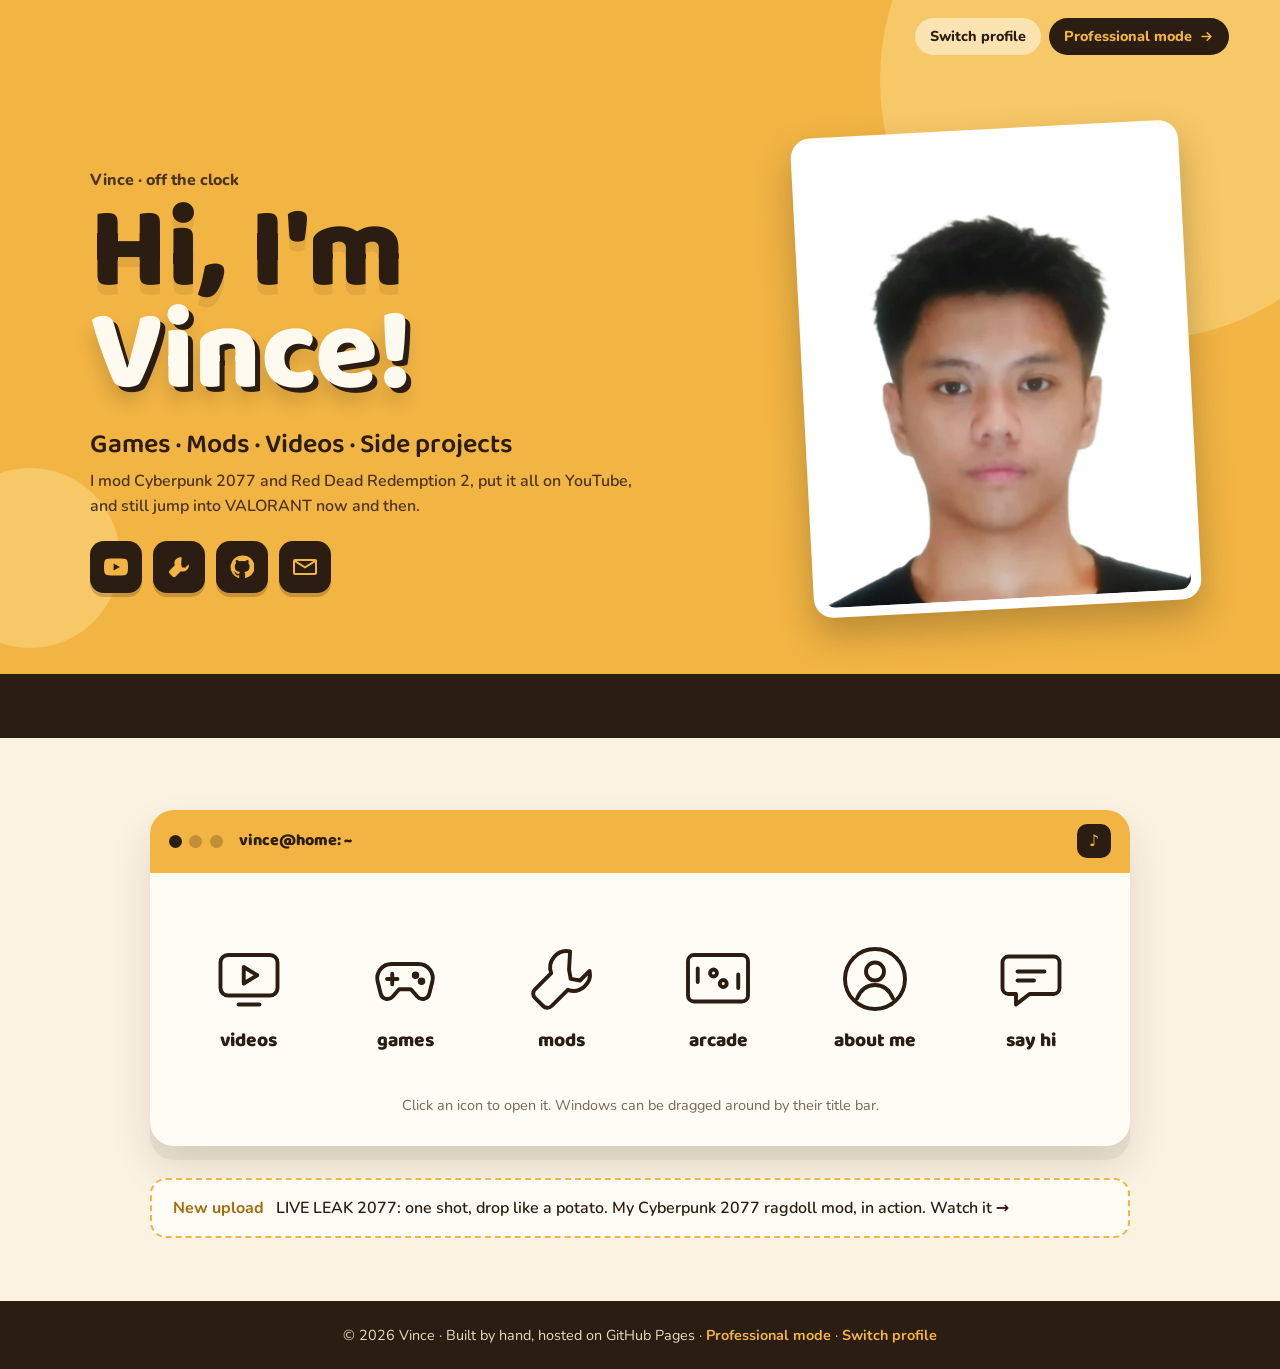
==== commit 750c0a8a: "Casual: VALORANT is on and off now Cyberpunk 2077 and Red Dead Redemption 2 come first in the games " ====
--- a/casual/index.html
+++ b/casual/index.html
@@ -6,10 +6,10 @@
 <!-- smooth fade between pages (Chrome/Edge). Inline so it is set before the first paint; in a slow stylesheet it can miss the switch -->
 <style>@view-transition{navigation:auto}</style>
 <title>Vince · games, mods and videos</title>
-<meta name="description" content="The casual side of John Vincent Pangilinan: VALORANT clips, Cyberpunk 2077 and Red Dead Redemption 2 mods, YouTube videos and side projects you can play with.">
+<meta name="description" content="The casual side of John Vincent Pangilinan: Cyberpunk 2077 and Red Dead Redemption 2 mods, YouTube videos, VALORANT clips and side projects you can play with.">
 <link rel="canonical" href="https://jvpangilinan.github.io/casual/">
 <meta property="og:title" content="Vince · games, mods and videos">
-<meta property="og:description" content="VALORANT clips, Cyberpunk 2077 and Red Dead Redemption 2 mods, and a browser game that doubles until your device gives up.">
+<meta property="og:description" content="Cyberpunk 2077 and Red Dead Redemption 2 mods, YouTube videos, and a browser game that doubles until your device gives up.">
 <meta property="og:type" content="website">
 <meta property="og:url" content="https://jvpangilinan.github.io/casual/">
 <meta property="og:image" content="https://jvpangilinan.github.io/img/card-gold.jpg">
@@ -21,7 +21,7 @@
 <link rel="preconnect" href="https://fonts.googleapis.com">
 <link rel="preconnect" href="https://fonts.gstatic.com" crossorigin>
 <link href="https://fonts.googleapis.com/css2?family=Baloo+2:wght@600;800&family=Nunito:wght@400;600;700;800&display=swap" rel="stylesheet">
-<link rel="stylesheet" href="casual.css?v=2">
+<link rel="stylesheet" href="casual.css?v=3">
 </head>
 <body>
 
@@ -35,7 +35,7 @@
     <p class="eyebrow">Vince · off the clock</p>
     <h1>Hi, I'm<br><span>Vince!</span></h1>
     <p class="roles">Games · Mods · Videos · Side projects</p>
-    <p class="sub">I play VALORANT, mod Cyberpunk 2077 and Red Dead Redemption 2, and put it all on YouTube.</p>
+    <p class="sub">I mod Cyberpunk 2077 and Red Dead Redemption 2, put it all on YouTube, and still jump into VALORANT now and then.</p>
     <div class="socials">
       <a href="https://www.youtube.com/@Vincent6950xt" target="_blank" rel="noopener" aria-label="YouTube: Vince Mods">
         <svg viewBox="0 0 24 24"><path d="M23.5 6.2a3 3 0 0 0-2.1-2.1C19.5 3.6 12 3.6 12 3.6s-7.5 0-9.4.5A3 3 0 0 0 .5 6.2 31 31 0 0 0 0 12a31 31 0 0 0 .5 5.8 3 3 0 0 0 2.1 2.1c1.9.5 9.4.5 9.4.5s7.5 0 9.4-.5a3 3 0 0 0 2.1-2.1A31 31 0 0 0 24 12a31 31 0 0 0-.5-5.8zM9.6 15.6V8.4l6.3 3.6-6.3 3.6z"/></svg>
@@ -131,7 +131,7 @@
     </div>
     <hr>
     <h2 class="sec">VALORANT clips</h2>
-    <p class="intro">An ace, a ranked win, and a video titled “i just need to get better at valorant”. Honest, at least.</p>
+    <p class="intro">From back when I played a lot: an ace, a ranked win, and a video titled “i just need to get better at valorant”. Honest, at least.</p>
     <div class="vids four">
       <figure class="vid">
         <button class="yt" data-id="Fh81EufTUVg" aria-label="Play Highlight reel"><img src="https://i.ytimg.com/vi/Fh81EufTUVg/hqdefault.jpg" alt="" loading="lazy"><span class="len">2:08</span></button>
@@ -170,12 +170,6 @@
   <div class="win-body">
     <h2 class="sec">What I play</h2>
     <div class="games">
-      <article class="game val">
-        <span class="genre">Tactical shooter</span>
-        <h3>VALORANT</h3>
-        <p>The game I've clipped the most: an ace, a ranked win, an “AIMER SPECIAL”, and a 40/6/0 deathmatch on Japan servers. Still working on my crosshair placement. There's a video about that too.</p>
-        <button class="link" data-open="videos">Watch the clips →</button>
-      </article>
       <article class="game cp">
         <span class="genre">Open-world RPG</span>
         <h3>Cyberpunk 2077</h3>
@@ -188,6 +182,12 @@
         <p>Where most of my mods live: Euphoria ragdoll remixes that make every shot land heavier, from instant headshot drops to enemies that bleed out slowly.</p>
         <button class="link" data-open="mods">See the mods →</button>
       </article>
+      <article class="game val">
+        <span class="genre">Tactical shooter · on and off</span>
+        <h3>VALORANT</h3>
+        <p>I played it a lot back in the day. Now it's on and off, but it taught me teamwork and consistency, and it got me optimizing my routine: aim training and a few deathmatches before every match.</p>
+        <p class="game-links"><button class="link" data-open="videos">Watch the old clips →</button><a class="link" href="https://tracker.gg/valorant/profile/riot/him%23power/overview?platform=pc&amp;playlist=competitive&amp;season=d816f426-48ea-f052-117f-9697a155b319" target="_blank" rel="noopener">My stats on tracker.gg →</a></p>
+      </article>
     </div>
     <div class="rig">
       <svg viewBox="0 0 48 48" aria-hidden="true"><rect x="4" y="12" width="40" height="22" rx="3"/><circle cx="16" cy="23" r="6"/><circle cx="32" cy="23" r="6"/><path d="M8 34v5M40 34v5"/></svg>
@@ -247,7 +247,7 @@
       <img src="../img/avatar.webp" alt="" class="avatar" width="320" height="320">
       <div>
         <h2>Hey, I'm Vince.</h2>
-        <p>A third-year IT student from Bacoor, Cavite. When I'm not doing school stuff, I'm playing VALORANT, modding Cyberpunk 2077 and Red Dead Redemption 2, cutting videos for my channel, or building something nobody asked for, like my own media player or a game whose only job is to make graphics cards sweat.</p>
+        <p>A third-year IT student from Bacoor, Cavite. When I'm not doing school stuff, I'm modding Cyberpunk 2077 and Red Dead Redemption 2, cutting videos for my channel, or building something nobody asked for, like my own media player or a game whose only job is to make graphics cards sweat. VALORANT gets a match now and then.</p>
       </div>
     </div>
     <h3>Fun facts</h3>
--- a/casual/casual.css
+++ b/casual/casual.css
@@ -123,6 +123,9 @@
 .game p{font-size:.95rem;opacity:.92;margin-bottom:.5rem!important}
 .genre{font-size:.72rem;font-weight:800;letter-spacing:.08em;text-transform:uppercase}
 .game .link{margin-top:0}
+.game-links{display:flex;flex-wrap:wrap;gap:.3rem 1.4rem;margin:0!important}
+.game a.link{text-decoration:none}
+.game a.link:hover{text-decoration:underline}
 .game.val{background:#0f1923}.game.val .genre,.game.val .link{color:#ff4655}
 .game.cp{background:#14130f}.game.cp .genre,.game.cp .link{color:#f3e600}
 .game.rd{background:#5c1410}.game.rd .genre,.game.rd .link{color:#f2c9a1}
